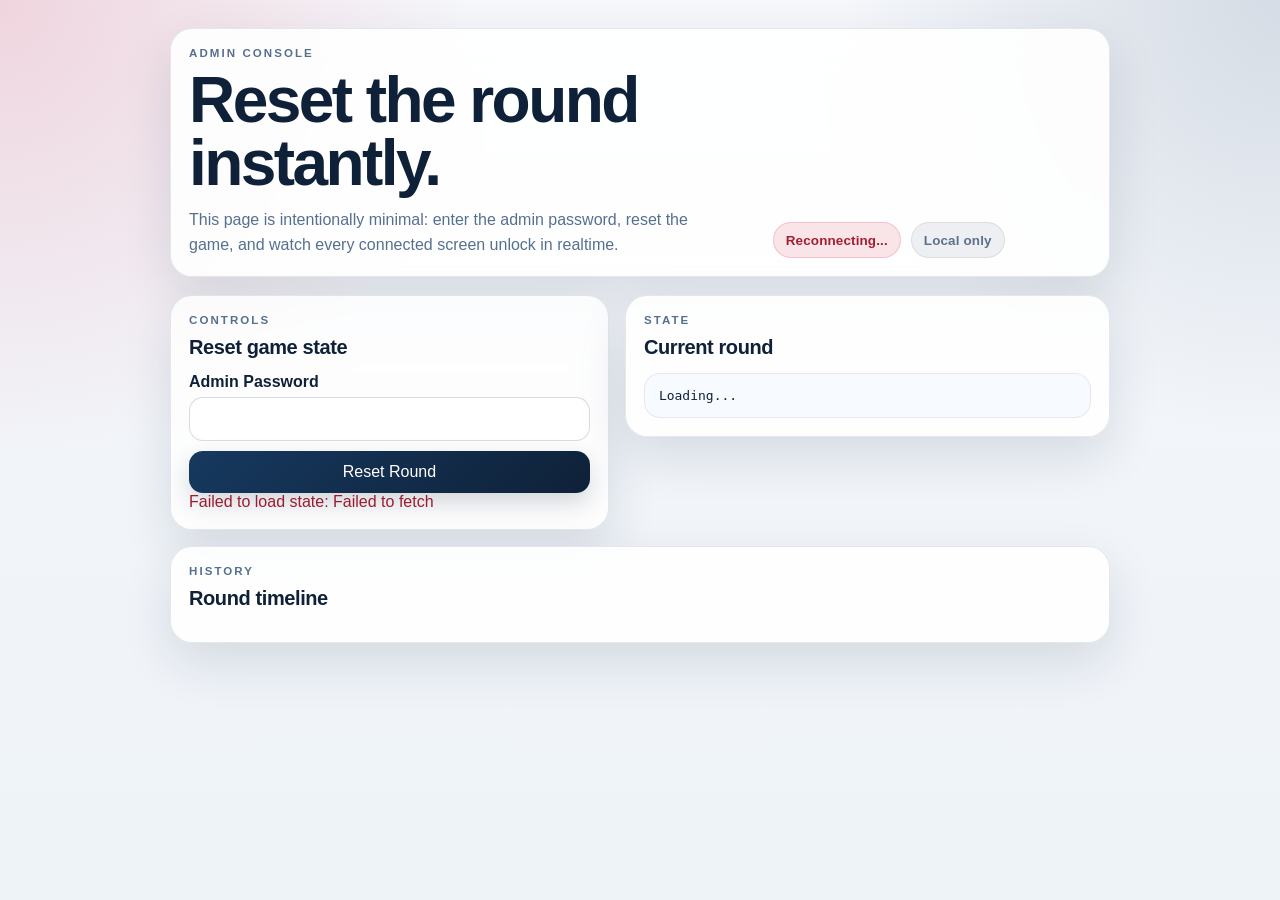
==== web/admin.html @ c8b6510a "Implement row-level security and admin interface for buzzer game - Added row-level security policies" ====
<!doctype html>
<html lang="en">
  <head>
    <meta charset="UTF-8" />
    <meta name="viewport" content="width=device-width, initial-scale=1.0" />
    <title>Buzzer Admin</title>
    <link rel="stylesheet" href="./styles.css" />
  </head>
  <body>
    <main class="page admin-page">
      <section class="hero card hero-admin">
        <div>
          <p class="eyebrow">Admin console</p>
          <h1>Reset the round instantly.</h1>
          <p class="lede">
            This page is intentionally minimal: enter the admin password, reset the game, and watch
            every connected screen unlock in realtime.
          </p>
        </div>
        <div class="status-stack">
          <div class="status-pill status-pill-closed" id="admin-connection-status">Live dashboard</div>
          <div class="status-pill status-pill-muted">Local only</div>
        </div>
      </section>

      <section class="grid admin-grid">
        <section class="card card-soft">
          <div class="card-heading">
            <div>
              <p class="eyebrow">Controls</p>
              <h2>Reset game state</h2>
            </div>
          </div>

          <form id="reset-form" class="stack">
            <label>
              Admin Password
              <input id="admin-password" type="password" autocomplete="current-password" required />
            </label>
            <button type="submit">Reset Round</button>
          </form>
          <p id="admin-status" class="muted"></p>
        </section>

        <section class="card">
          <div class="card-heading">
            <div>
              <p class="eyebrow">State</p>
              <h2>Current round</h2>
            </div>
          </div>
          <pre id="state-view">Loading...</pre>
        </section>

        <section class="card admin-rounds-card">
          <div class="card-heading">
            <div>
              <p class="eyebrow">History</p>
              <h2>Round timeline</h2>
            </div>
          </div>
          <div id="rounds-list" class="rounds-list" aria-live="polite"></div>
        </section>
      </section>
    </main>

    <script type="module" src="./admin.js"></script>
  </body>
</html>
---- web/styles.css ----
:root {
  color-scheme: light;
  font-family: "Avenir Next", "Segoe UI", sans-serif;
  background:
    radial-gradient(circle at top left, rgba(214, 56, 91, 0.18), transparent 30%),
    radial-gradient(circle at top right, rgba(22, 57, 95, 0.14), transparent 28%),
    linear-gradient(180deg, #f5f7fb 0%, #eef3f8 100%);
  color: #0f2138;
  --panel: rgba(255, 255, 255, 0.9);
  --panel-border: rgba(15, 33, 56, 0.1);
  --ink: #0f2138;
  --muted: #55708f;
  --accent: #d7263d;
  --accent-deep: #a41e33;
  --positive: #1b7a48;
  --neutral: #5e7188;
  --shadow: 0 20px 50px rgba(15, 33, 56, 0.12);
}

* {
  box-sizing: border-box;
}

body {
  margin: 0;
  min-height: 100vh;
  color: var(--ink);
}

.page {
  max-width: 1100px;
  margin: 0 auto;
  padding: 20px 16px 48px;
}

h1 {
  margin: 0;
  font-size: clamp(2rem, 5vw, 4rem);
  line-height: 0.98;
  letter-spacing: -0.04em;
}

h2 {
  margin: 0;
  font-size: 1.25rem;
  letter-spacing: -0.02em;
}

.hero {
  display: grid;
  gap: 18px;
  align-items: end;
  margin-bottom: 16px;
}

.hero-admin {
  margin-bottom: 18px;
}

.card {
  background: var(--panel);
  border: 1px solid var(--panel-border);
  border-radius: 22px;
  padding: 18px;
  box-shadow: var(--shadow);
  backdrop-filter: blur(14px);
}

.card-soft {
  background: rgba(255, 255, 255, 0.82);
}

.card-heading {
  display: flex;
  align-items: start;
  justify-content: space-between;
  gap: 12px;
  margin-bottom: 14px;
}

.grid {
  display: grid;
  gap: 16px;
}

.buzz-card {
  position: relative;
  overflow: hidden;
}

.buzz-card::before {
  content: "";
  position: absolute;
  inset: 0;
  background: linear-gradient(135deg, rgba(215, 38, 61, 0.07), transparent 45%);
  pointer-events: none;
}

.lede {
  max-width: 60ch;
  margin: 14px 0 0;
  color: var(--muted);
  font-size: 1rem;
  line-height: 1.55;
}

.eyebrow {
  margin: 0 0 10px;
  text-transform: uppercase;
  letter-spacing: 0.18em;
  font-size: 0.72rem;
  color: var(--muted);
  font-weight: 700;
}

.status-stack {
  display: flex;
  flex-wrap: wrap;
  gap: 10px;
}

.status-pill {
  display: inline-flex;
  align-items: center;
  gap: 8px;
  min-height: 36px;
  padding: 8px 12px;
  border-radius: 999px;
  font-size: 0.84rem;
  font-weight: 700;
  letter-spacing: 0.01em;
  border: 1px solid transparent;
}

.status-pill-open {
  background: rgba(27, 122, 72, 0.12);
  color: var(--positive);
  border-color: rgba(27, 122, 72, 0.18);
}

.status-pill-closed {
  background: rgba(215, 38, 61, 0.12);
  color: var(--accent-deep);
  border-color: rgba(215, 38, 61, 0.18);
}

.status-pill-muted {
  background: rgba(94, 113, 136, 0.1);
  color: var(--neutral);
  border-color: rgba(94, 113, 136, 0.14);
}

.compact {
  margin: 0;
}

.stack {
  display: grid;
  gap: 10px;
}

.checkbox-row {
  display: flex;
  align-items: center;
  gap: 10px;
  font-weight: 600;
}

label {
  display: grid;
  gap: 6px;
  font-weight: 600;
}

input,
select,
button {
  font: inherit;
  padding: 12px 14px;
  border-radius: 14px;
  border: 1px solid rgba(15, 33, 56, 0.16);
  background: rgba(255, 255, 255, 0.95);
  color: var(--ink);
}

button {
  cursor: pointer;
  background: linear-gradient(135deg, #16395f 0%, #0f2138 100%);
  color: #fff;
  border: none;
  box-shadow: 0 10px 24px rgba(15, 33, 56, 0.18);
}

button:disabled {
  opacity: 0.45;
  cursor: not-allowed;
}

.ghost-btn {
  background: rgba(255, 255, 255, 0.7);
  color: var(--ink);
  border: 1px solid rgba(15, 33, 56, 0.12);
  box-shadow: none;
}

.ghost-btn:hover {
  background: rgba(255, 255, 255, 0.96);
}

.saved-profiles {
  display: flex;
  flex-wrap: wrap;
  gap: 10px;
  margin-bottom: 14px;
}

.profile-chip {
  display: flex;
  flex-direction: column;
  align-items: start;
  gap: 3px;
  min-width: 120px;
  background: rgba(15, 33, 56, 0.04);
  color: var(--ink);
  border: 1px solid rgba(15, 33, 56, 0.1);
  box-shadow: none;
}

.profile-chip small {
  color: var(--muted);
  font-size: 0.74rem;
  letter-spacing: 0.06em;
  text-transform: uppercase;
}

.game-panel {
  display: grid;
  gap: 8px;
  margin-bottom: 14px;
}

.rounds-list {
  display: grid;
  gap: 10px;
}

.round-row {
  display: grid;
  gap: 8px;
  padding: 14px 16px;
  border-radius: 18px;
  background: rgba(15, 33, 56, 0.04);
  border: 1px solid rgba(15, 33, 56, 0.08);
}

.round-row.is-current {
  background: rgba(215, 38, 61, 0.08);
  border-color: rgba(215, 38, 61, 0.2);
  box-shadow: 0 10px 26px rgba(215, 38, 61, 0.12);
}

.round-row-top {
  display: flex;
  justify-content: space-between;
  gap: 12px;
  align-items: start;
}

.round-id {
  margin: 0;
  font-weight: 800;
  letter-spacing: 0.02em;
  word-break: break-word;
}

.round-meta,
.round-summary {
  margin: 0;
  color: var(--muted);
}

.round-summary {
  font-weight: 600;
}

.buzz-btn {
  width: 100%;
  font-size: clamp(1.7rem, 6vw, 2.6rem);
  font-weight: 900;
  letter-spacing: 0.04em;
  padding: 24px;
  background: linear-gradient(135deg, #ff385c 0%, #d7263d 55%, #a41e33 100%);
  text-transform: uppercase;
}

.muted {
  color: var(--muted);
  margin: 0;
}

.winner-text {
  font-size: 1.15rem;
  font-weight: 800;
  color: var(--positive);
  min-height: 1.4em;
}

.hint {
  color: var(--muted);
  font-size: 0.95rem;
  margin: 12px 0 0;
}

pre {
  background: rgba(247, 251, 255, 0.92);
  border: 1px solid rgba(15, 33, 56, 0.08);
  border-radius: 16px;
  padding: 14px;
  overflow-x: auto;
  margin: 0;
}

.admin-page {
  max-width: 980px;
}

.admin-rounds-card {
  grid-column: 1 / -1;
}

.admin-grid {
  align-items: start;
}

@media (min-width: 760px) {
  .page {
    padding: 28px 20px 56px;
  }

  .hero {
    grid-template-columns: 1.6fr 0.9fr;
  }

  .grid {
    grid-template-columns: 1fr 1fr;
  }

  .admin-grid {
    grid-template-columns: 0.95fr 1.05fr;
  }
}

@media (prefers-reduced-motion: no-preference) {
  .card,
  .status-pill,
  .profile-chip,
  .buzz-btn {
    transition:
      transform 180ms ease,
      box-shadow 180ms ease,
      background 180ms ease,
      opacity 180ms ease;
  }

  .card:hover,
  .profile-chip:hover,
  .ghost-btn:hover,
  .buzz-btn:hover {
    transform: translateY(-1px);
  }
}
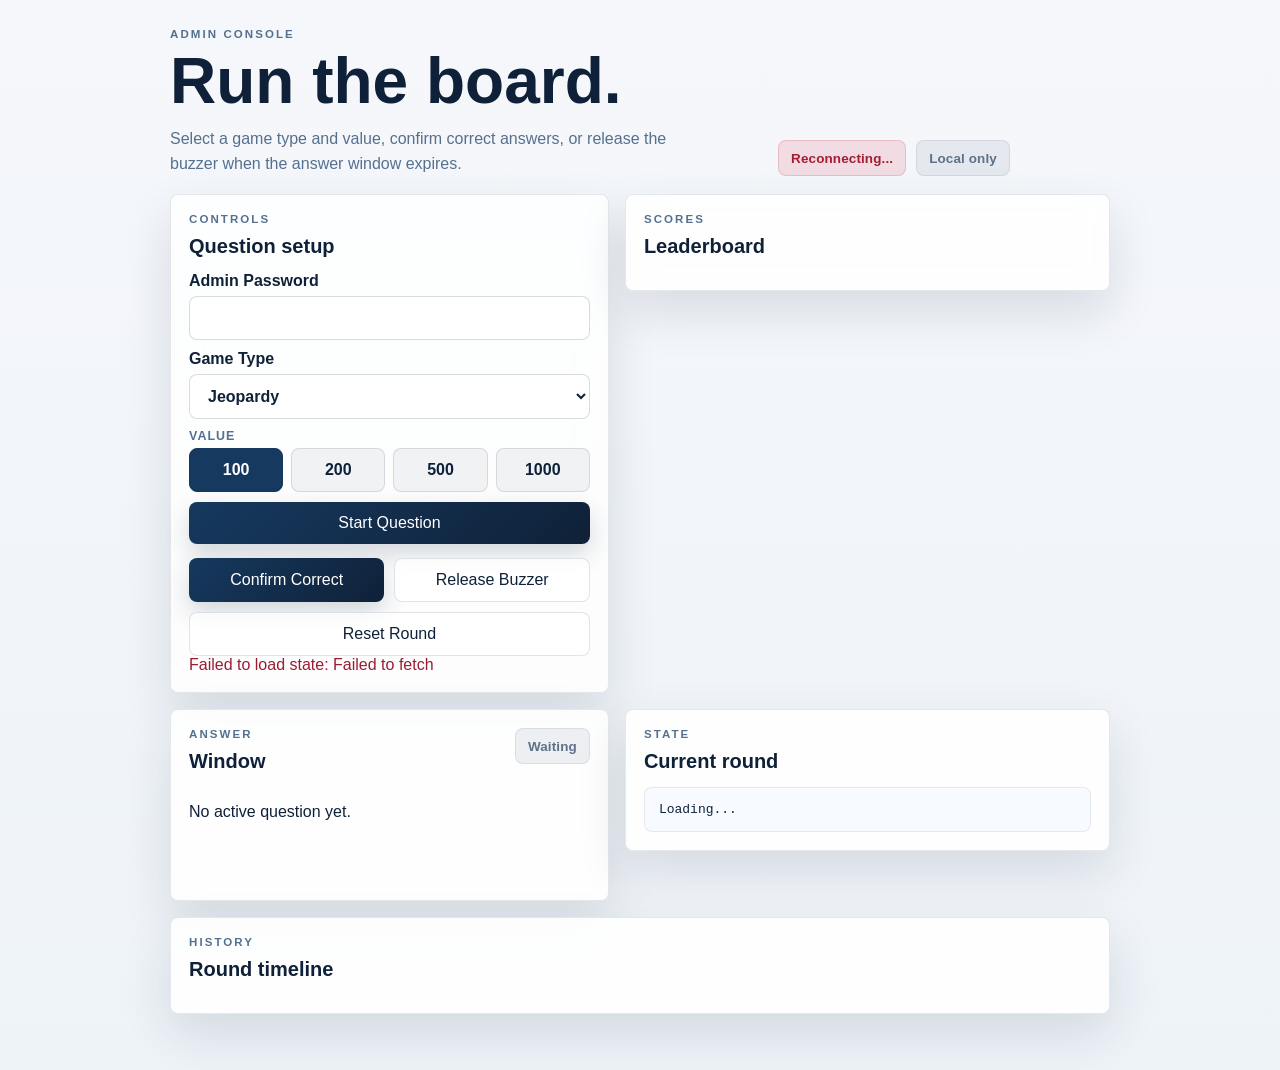
==== commit 24ccf9ba: "Add admin and player functionality with real-time updates - Implement admin controls in admin.js for" ====
--- a/web/admin.html
+++ b/web/admin.html
@@ -4,17 +4,17 @@
     <meta charset="UTF-8" />
     <meta name="viewport" content="width=device-width, initial-scale=1.0" />
     <title>Buzzer Admin</title>
-    <link rel="stylesheet" href="./styles.css" />
+    <link rel="stylesheet" href="./style/styles.css" />
   </head>
   <body>
     <main class="page admin-page">
-      <section class="hero card hero-admin">
+      <section class="hero hero-admin">
         <div>
           <p class="eyebrow">Admin console</p>
-          <h1>Reset the round instantly.</h1>
+          <h1>Run the board.</h1>
           <p class="lede">
-            This page is intentionally minimal: enter the admin password, reset the game, and watch
-            every connected screen unlock in realtime.
+            Select a game type and value, confirm correct answers, or release the buzzer when the
+            answer window expires.
           </p>
         </div>
         <div class="status-stack">
@@ -28,18 +28,67 @@
           <div class="card-heading">
             <div>
               <p class="eyebrow">Controls</p>
-              <h2>Reset game state</h2>
+              <h2>Question setup</h2>
             </div>
           </div>
 
-          <form id="reset-form" class="stack">
+          <form id="question-form" class="stack">
             <label>
               Admin Password
               <input id="admin-password" type="password" autocomplete="current-password" required />
             </label>
-            <button type="submit">Reset Round</button>
+            <label>
+              Game Type
+              <select id="game-type">
+                <option value="jeopardy">Jeopardy</option>
+                <option value="double">Double Jeopardy</option>
+              </select>
+            </label>
+            <div>
+              <p class="field-label">Value</p>
+              <div class="segmented" role="radiogroup" aria-label="Question value">
+                <label><input type="radio" name="point-value" value="100" checked /><span>100</span></label>
+                <label><input type="radio" name="point-value" value="200" /><span>200</span></label>
+                <label><input type="radio" name="point-value" value="500" /><span>500</span></label>
+                <label><input type="radio" name="point-value" value="1000" /><span>1000</span></label>
+              </div>
+            </div>
+            <button type="submit">Start Question</button>
+          </form>
+
+          <div class="admin-actions">
+            <button id="correct-btn" type="button">Confirm Correct</button>
+            <button id="release-btn" class="ghost-btn" type="button">Release Buzzer</button>
+          </div>
+
+          <form id="reset-form" class="stack reset-stack">
+            <button type="submit" class="ghost-btn">Reset Round</button>
           </form>
           <p id="admin-status" class="muted"></p>
+        </section>
+
+        <section class="card">
+          <div class="card-heading">
+            <div>
+              <p class="eyebrow">Scores</p>
+              <h2>Leaderboard</h2>
+            </div>
+          </div>
+          <div id="scoreboard" class="scoreboard" aria-live="polite"></div>
+        </section>
+
+        <section class="card">
+          <div class="card-heading">
+            <div>
+              <p class="eyebrow">Answer</p>
+              <h2>Window</h2>
+            </div>
+            <span id="round-badge" class="status-pill status-pill-muted">Waiting</span>
+          </div>
+          <div class="game-panel">
+            <p id="active-question">No active question yet.</p>
+            <p id="answer-timer" class="timer-text"></p>
+          </div>
         </section>
 
         <section class="card">
@@ -64,6 +113,6 @@
       </section>
     </main>
 
-    <script type="module" src="./admin.js"></script>
+    <script type="module" src="./script/admin.js"></script>
   </body>
 </html>
--- a/web/style/styles.css
+++ b/web/style/styles.css
@@ -0,0 +1,476 @@
+:root {
+  color-scheme: light;
+  font-family: "Avenir Next", "Segoe UI", sans-serif;
+  background:
+    linear-gradient(180deg, #f5f7fb 0%, #eef3f8 100%);
+  color: #0f2138;
+  --panel: rgba(255, 255, 255, 0.9);
+  --panel-border: rgba(15, 33, 56, 0.1);
+  --ink: #0f2138;
+  --muted: #55708f;
+  --accent: #d7263d;
+  --accent-deep: #a41e33;
+  --positive: #1b7a48;
+  --neutral: #5e7188;
+  --shadow: 0 20px 50px rgba(15, 33, 56, 0.12);
+}
+
+* {
+  box-sizing: border-box;
+}
+
+body {
+  margin: 0;
+  min-height: 100vh;
+  color: var(--ink);
+}
+
+.page {
+  max-width: 1100px;
+  margin: 0 auto;
+  padding: 20px 16px 48px;
+}
+
+h1 {
+  margin: 0;
+  font-size: clamp(2rem, 5vw, 4rem);
+  line-height: 0.98;
+  letter-spacing: 0;
+}
+
+h2 {
+  margin: 0;
+  font-size: 1.25rem;
+  letter-spacing: 0;
+}
+
+.hero {
+  display: grid;
+  gap: 18px;
+  align-items: end;
+  margin-bottom: 16px;
+}
+
+.hero-admin {
+  margin-bottom: 18px;
+}
+
+.card {
+  background: var(--panel);
+  border: 1px solid var(--panel-border);
+  border-radius: 8px;
+  padding: 18px;
+  box-shadow: var(--shadow);
+  backdrop-filter: blur(14px);
+}
+
+.card-soft {
+  background: rgba(255, 255, 255, 0.82);
+}
+
+.card-heading {
+  display: flex;
+  align-items: start;
+  justify-content: space-between;
+  gap: 12px;
+  margin-bottom: 14px;
+}
+
+.grid {
+  display: grid;
+  gap: 16px;
+}
+
+.player-card {
+  position: relative;
+  overflow: hidden;
+}
+
+.player-card::before {
+  content: "";
+  position: absolute;
+  inset: 0;
+  background: linear-gradient(135deg, rgba(215, 38, 61, 0.07), transparent 45%);
+  pointer-events: none;
+}
+
+.lede {
+  max-width: 60ch;
+  margin: 14px 0 0;
+  color: var(--muted);
+  font-size: 1rem;
+  line-height: 1.55;
+}
+
+.eyebrow {
+  margin: 0 0 10px;
+  text-transform: uppercase;
+  letter-spacing: 0.18em;
+  font-size: 0.72rem;
+  color: var(--muted);
+  font-weight: 700;
+}
+
+.status-stack {
+  display: flex;
+  flex-wrap: wrap;
+  gap: 10px;
+}
+
+.status-pill {
+  display: inline-flex;
+  align-items: center;
+  gap: 8px;
+  min-height: 36px;
+  padding: 8px 12px;
+  border-radius: 8px;
+  font-size: 0.84rem;
+  font-weight: 700;
+  letter-spacing: 0.01em;
+  border: 1px solid transparent;
+}
+
+.status-pill-open {
+  background: rgba(27, 122, 72, 0.12);
+  color: var(--positive);
+  border-color: rgba(27, 122, 72, 0.18);
+}
+
+.status-pill-closed {
+  background: rgba(215, 38, 61, 0.12);
+  color: var(--accent-deep);
+  border-color: rgba(215, 38, 61, 0.18);
+}
+
+.status-pill-muted {
+  background: rgba(94, 113, 136, 0.1);
+  color: var(--neutral);
+  border-color: rgba(94, 113, 136, 0.14);
+}
+
+.compact {
+  margin: 0;
+}
+
+.stack {
+  display: grid;
+  gap: 10px;
+}
+
+.checkbox-row {
+  display: flex;
+  align-items: center;
+  gap: 10px;
+  font-weight: 600;
+}
+
+label {
+  display: grid;
+  gap: 6px;
+  font-weight: 600;
+}
+
+input,
+select,
+button {
+  font: inherit;
+  padding: 12px 14px;
+  border-radius: 8px;
+  border: 1px solid rgba(15, 33, 56, 0.16);
+  background: rgba(255, 255, 255, 0.95);
+  color: var(--ink);
+}
+
+button {
+  cursor: pointer;
+  background: linear-gradient(135deg, #16395f 0%, #0f2138 100%);
+  color: #fff;
+  border: none;
+  box-shadow: 0 10px 24px rgba(15, 33, 56, 0.18);
+}
+
+button:disabled {
+  opacity: 0.45;
+  cursor: not-allowed;
+}
+
+.ghost-btn {
+  background: rgba(255, 255, 255, 0.7);
+  color: var(--ink);
+  border: 1px solid rgba(15, 33, 56, 0.12);
+  box-shadow: none;
+}
+
+.ghost-btn:hover {
+  background: rgba(255, 255, 255, 0.96);
+}
+
+.saved-profiles {
+  display: flex;
+  flex-wrap: wrap;
+  gap: 10px;
+  margin-bottom: 14px;
+}
+
+.profile-chip {
+  display: flex;
+  flex-direction: column;
+  align-items: start;
+  gap: 3px;
+  min-width: 120px;
+  background: rgba(15, 33, 56, 0.04);
+  color: var(--ink);
+  border: 1px solid rgba(15, 33, 56, 0.1);
+  box-shadow: none;
+}
+
+.profile-chip small {
+  color: var(--muted);
+  font-size: 0.74rem;
+  letter-spacing: 0.06em;
+  text-transform: uppercase;
+}
+
+.game-panel {
+  display: grid;
+  gap: 8px;
+  margin-bottom: 14px;
+}
+
+.rounds-list {
+  display: grid;
+  gap: 10px;
+}
+
+.round-row {
+  display: grid;
+  gap: 8px;
+  padding: 14px 16px;
+  border-radius: 8px;
+  background: rgba(15, 33, 56, 0.04);
+  border: 1px solid rgba(15, 33, 56, 0.08);
+}
+
+.round-row.is-current {
+  background: rgba(215, 38, 61, 0.08);
+  border-color: rgba(215, 38, 61, 0.2);
+  box-shadow: 0 10px 26px rgba(215, 38, 61, 0.12);
+}
+
+.round-row-top {
+  display: flex;
+  justify-content: space-between;
+  gap: 12px;
+  align-items: start;
+}
+
+.round-id {
+  margin: 0;
+  font-weight: 800;
+  letter-spacing: 0.02em;
+  word-break: break-word;
+}
+
+.round-meta,
+.round-summary {
+  margin: 0;
+  color: var(--muted);
+}
+
+.round-summary {
+  font-weight: 600;
+}
+
+.buzz-btn {
+  width: 100%;
+  font-size: clamp(1.7rem, 6vw, 2.6rem);
+  font-weight: 900;
+  letter-spacing: 0.04em;
+  padding: 24px;
+  background: linear-gradient(135deg, #ff385c 0%, #d7263d 55%, #a41e33 100%);
+  text-transform: uppercase;
+}
+
+.muted {
+  color: var(--muted);
+  margin: 0;
+}
+
+.winner-text {
+  font-size: 1.15rem;
+  font-weight: 800;
+  color: var(--positive);
+  min-height: 1.4em;
+}
+
+.hint {
+  color: var(--muted);
+  font-size: 0.95rem;
+  margin: 12px 0 0;
+}
+
+pre {
+  background: rgba(247, 251, 255, 0.92);
+  border: 1px solid rgba(15, 33, 56, 0.08);
+  border-radius: 8px;
+  padding: 14px;
+  overflow-x: auto;
+  margin: 0;
+}
+
+.is-hidden {
+  display: none;
+}
+
+.score-strip {
+  display: grid;
+  grid-template-columns: 1fr auto;
+  align-items: center;
+  gap: 12px;
+  padding: 14px;
+  margin-bottom: 14px;
+  border-radius: 8px;
+  background: rgba(15, 33, 56, 0.05);
+  border: 1px solid rgba(15, 33, 56, 0.08);
+}
+
+.score-label,
+.field-label {
+  display: block;
+  margin: 0 0 5px;
+  color: var(--muted);
+  font-size: 0.78rem;
+  font-weight: 800;
+  letter-spacing: 0.08em;
+  text-transform: uppercase;
+}
+
+.score-strip strong {
+  font-size: 2.1rem;
+  line-height: 1;
+}
+
+.timer-text {
+  min-height: 1.4em;
+  margin: 0;
+  color: var(--accent-deep);
+  font-weight: 800;
+}
+
+.scoreboard {
+  display: grid;
+  gap: 8px;
+  margin-top: 14px;
+}
+
+.score-row {
+  display: grid;
+  grid-template-columns: 1fr auto;
+  gap: 12px;
+  align-items: center;
+  padding: 10px 12px;
+  border-radius: 8px;
+  background: rgba(15, 33, 56, 0.04);
+  border: 1px solid rgba(15, 33, 56, 0.08);
+  font-weight: 700;
+}
+
+.score-row.is-current {
+  background: rgba(27, 122, 72, 0.1);
+  border-color: rgba(27, 122, 72, 0.2);
+}
+
+.segmented {
+  display: grid;
+  grid-template-columns: repeat(4, minmax(0, 1fr));
+  gap: 8px;
+}
+
+.segmented label {
+  display: block;
+}
+
+.segmented input {
+  position: absolute;
+  opacity: 0;
+  pointer-events: none;
+}
+
+.segmented span {
+  display: grid;
+  min-height: 44px;
+  place-items: center;
+  padding: 10px;
+  border-radius: 8px;
+  background: rgba(15, 33, 56, 0.05);
+  border: 1px solid rgba(15, 33, 56, 0.12);
+  font-weight: 800;
+  cursor: pointer;
+}
+
+.segmented input:checked + span {
+  background: #16395f;
+  border-color: #16395f;
+  color: #fff;
+}
+
+.admin-actions {
+  display: grid;
+  grid-template-columns: 1fr 1fr;
+  gap: 10px;
+  margin-top: 14px;
+}
+
+.reset-stack {
+  margin-top: 10px;
+}
+
+.admin-page {
+  max-width: 980px;
+}
+
+.admin-rounds-card {
+  grid-column: 1 / -1;
+}
+
+.admin-grid {
+  align-items: start;
+}
+
+@media (min-width: 760px) {
+  .page {
+    padding: 28px 20px 56px;
+  }
+
+  .hero {
+    grid-template-columns: 1.6fr 0.9fr;
+  }
+
+  .grid {
+    grid-template-columns: 1fr 1fr;
+  }
+
+  .admin-grid {
+    grid-template-columns: 0.95fr 1.05fr;
+  }
+}
+
+@media (prefers-reduced-motion: no-preference) {
+  .card,
+  .status-pill,
+  .profile-chip,
+  .buzz-btn {
+    transition:
+      transform 180ms ease,
+      box-shadow 180ms ease,
+      background 180ms ease,
+      opacity 180ms ease;
+  }
+
+  .card:hover,
+  .profile-chip:hover,
+  .ghost-btn:hover,
+  .buzz-btn:hover {
+    transform: translateY(-1px);
+  }
+}
